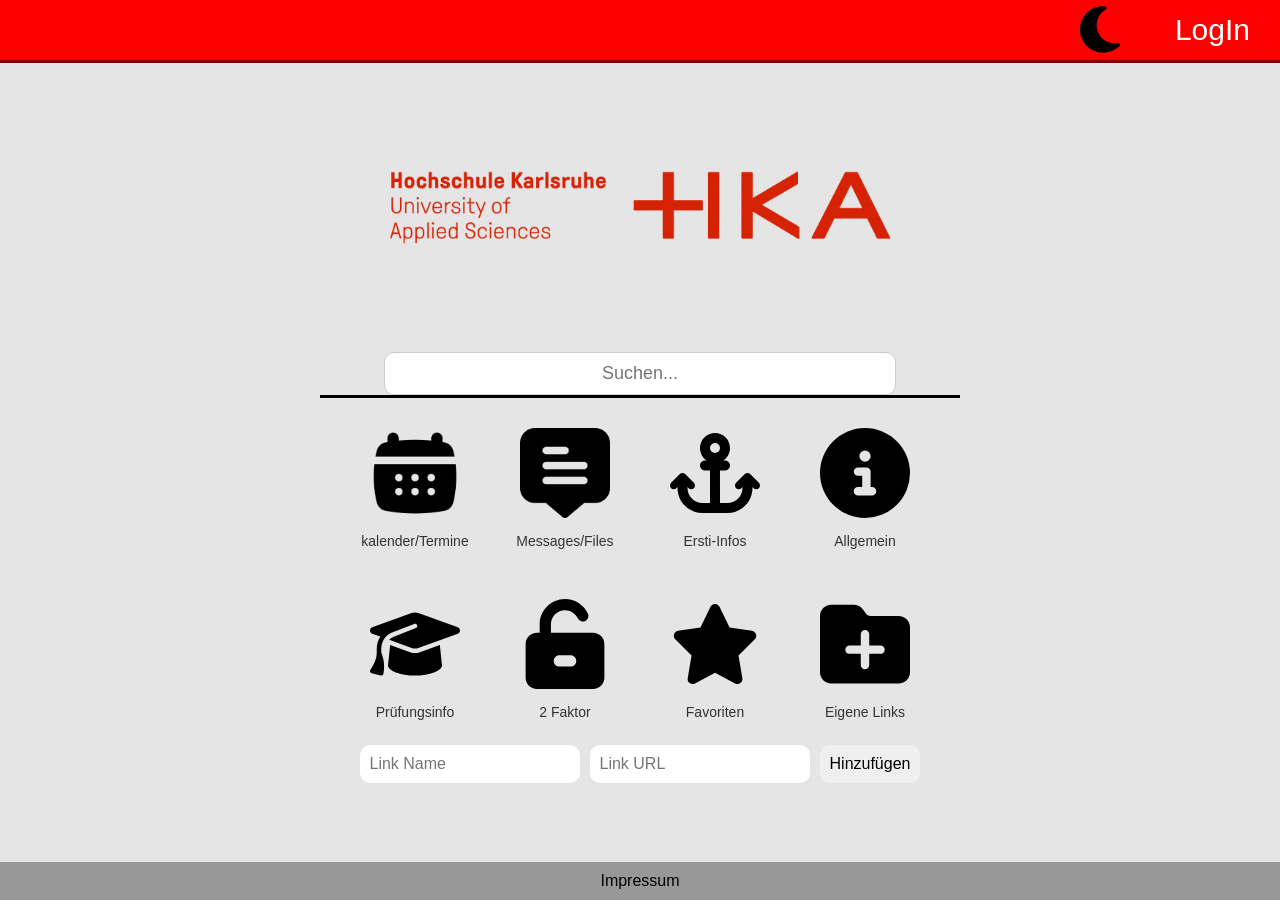
==== index.html @ 32288530 "Add files via upload" ====
<!DOCTYPE html>
<html lang="de">
    <head>
        <meta charset="utf-8">
        <meta name="viewport" content="width=device-width, initial-scale=1.0">
        <title>HKA Hub</title>
        <link rel="stylesheet" href="style.css">
    </head>
    <body>
        <div class="nav">
            <div class="left">

            </div>
            <div class="middle">

            </div>
            <div class="right">
                <div class="darkmode">
                    <img src="assets/moon-solid.svg" alt="darkmode_logo" class="turn_dark">
                </div>
                <button class="login_Button", onclick="openPopup('popup_login')">LogIn</button>
            </div>
        </div>
        <div class="container">
            <div class="logo_class">
                <img src="assets/Hochschule-Karlsruhe-Emblem-700x394.png" alt="Logo" class="logo" onclick="window.open('https://www.h-ka.de/')">
            </div>
            <div class="searchbar">
                <input type="text" class="searching" placeholder="Suchen..." oninput="filterLinks()">
            </div>
            <div class="image_container">
                <div class="main-images">
                    <div class="image-wrapper">
                        <img src="assets/kalender.png" alt="Image1" class="clickable-image" onclick="openPopup('popup1')">
                        <p class="image-label">kalender/Termine</p>
                    </div>
                    <div class="image-wrapper">
                        <img src="assets/kommentar-alt.png" alt="Image2" class="clickable-image" onclick="openPopup('popup2')">
                        <p class="image-label">Messages/Files</p>
                    </div>
                    <div class="image-wrapper">
                        <img src="assets/anchor-solid.svg" alt="Image3" class="clickable-image" onclick="openPopup('popup3')">
                        <p class="image-label">Ersti-Infos</p>
                    </div>
                    <div class="image-wrapper">
                        <img src="assets/circle-info-solid.svg" alt="Image4" class="clickable-image" onclick="openPopup('popup4')">
                        <p class="image-label">Allgemein</p>
                    </div>
                    <div class="image-wrapper">
                        <img src="assets/graduation-cap-solid.svg" alt="Image5" class="clickable-image" onclick="openPopup('popup5')">
                        <p class="image-label">Prüfungsinfo</p>
                    </div>
                    <div class="image-wrapper">
                        <img src="assets/unlock-keyhole-solid.svg" alt="Image6" class="clickable-image" onclick="openPopup('popup6')">
                        <p class="image-label">2 Faktor</p>
                    </div>
                    <div class="image-wrapper">
                        <img src="assets/star-solid.svg" alt="Image7" class="clickable-image" onclick="openPopup('popup7')">
                        <p class="image-label">Favoriten</p>
                    </div>
                    <div class="image-wrapper">
                        <img src="assets/folder-plus-solid.svg" alt="Image8" class="clickable-image" onclick="openPopup('popup8')">
                        <p class="image-label">Eigene Links</p>
                    </div>
                    <!-- Add more images as needed-->
                </div>
            </div>
            <div class="add-link">
                <input type="text" class="link-name" placeholder="Link Name">
                <input type="text" class="link-url" placeholder="Link URL">
                <button class="btn-add-link" onclick="addLink()">Hinzufügen</button>
            </div>

            <!-- Popup Window-->
             <div id="popup1" class="popup">
                <div class="popup-content">
                    <span class="close-button" onclick="closePopup('popup1')">&times;</span>
                    <div class="link-wrapper">
                        <img src="assets/books.svg" alt="Link1" class="link-image" onclick="window.open('https://raumzeit.hka-iwi.de/timetables')">
                        <p class="link-label">Stundenplan</p>
                        <button class="favorite-btn" onclick="addToFavorites(this)">Favorisieren</button>
                    </div>
                    <div class="link-wrapper">
                        <img src="assets/list-solid.svg" alt="Link2" class="link-image" onclick="window.open('https://www.h-ka.de/terminkalender')">
                        <p class="link-label">HKA Terminkalender</p>
                        <button class="favorite-btn" onclick="addToFavorites(this)">Favorisieren</button>
                    </div>
                    <!-- Add more link images as needed-->
                </div>
             </div>
             <div id="popup2" class="popup">
                <div class="popup-content">
                    <span class="close-button" onclick="closePopup('popup2')">&times;</span>
                    <div class="link-wrapper">
                        <img src="assets/mattermost-logo.svg" alt="Link3" class="link-image" onclick="window.open('https://mattermost.hska-iwi.de/data-science/channels/town-square')">
                        <p class="link-label">Mattermost</p>
                        <button class="favorite-btn" onclick="addToFavorites(this)">Favorisieren</button>
                    </div>
                    <div class="link-wrapper">
                        <img src="assets/envelope-solid.svg" alt="Link4" class="link-image" onclick="window.open('https://owa.h-ka.de/lm_auth_proxy?DoLMLogin?curl=L2fowaL2f&curlid=115308505-489588693&curlmode=0#path=/mail')">
                        <p class="link-label">Webmail</p>
                        <button class="favorite-btn" onclick="addToFavorites(this)">Favorisieren</button>
                    </div>
                    <div class="link-wrapper">
                        <img src="assets/book-open-solid.svg" alt="Link4" class="link-image" onclick="window.open('https://ilias.h-ka.de/')">
                        <p class="link-label">Ilias</p>
                        <button class="favorite-btn" onclick="addToFavorites(this)">Favorisieren</button>
                    </div>
                    <!-- Add more link images as needed-->
                </div>
             </div>
             <div id="popup3" class="popup">
                <div class="popup-content">
                    <span class="close-button" onclick="closePopup('popup3')">&times;</span>
                    <div class="link-wrapper">
                        <img src="assets/address-card-solid.svg" alt="Link5" class="link-image" onclick="window.open('https://iwi-hka.de/assets/downloads/ophase/vorstellung/Vorstellung_Fachschaft.pdf')">
                        <p class="link-label">Vorstellung</p>
                        <button class="favorite-btn" onclick="addToFavorites(this)">Favorisieren</button>
                    </div>
                    <div class="link-wrapper">
                        <img src="assets/readme-brands-solid.svg" alt="Link6" class="link-image" onclick="window.open('https://iwi-hka.de/assets/downloads/ophase/po-briefing/PO-Briefing_WIIB_IIBB_DSCB.pdf')">
                        <p class="link-label">Studium Aufbau</p>
                        <button class="favorite-btn" onclick="addToFavorites(this)">Favorisieren</button>
                    </div>
                    <div class="link-wrapper">
                        <img src="assets/wifi-solid.svg" alt="Link7" class="link-image" onclick="window.open('https://iwi-hka.de/assets/downloads/rz_einfuehrung_wi_dsc_iib_ss_2023.pdf')">
                        <p class="link-label">WLan</p>
                        <button class="favorite-btn" onclick="addToFavorites(this)">Favorisieren</button>
                    </div>
                    <div class="link-wrapper">
                        <img src="assets/place-of-worship-solid.svg" alt="Link8" class="link-image" onclick="window.open('https://www.h-ka.de/fileadmin/Hochschule_Karlsruhe_HKA/Informationsmaterialien/HKA_Lageplan_A4.pdf')">
                        <p class="link-label">Points of Interest</p>
                        <button class="favorite-btn" onclick="addToFavorites(this)">Favorisieren</button>
                    </div>
                    <!-- Add more link images as needed-->
                </div>
             </div>
             <div id="popup4" class="popup">
                <div class="popup-content">
                    <span class="close-button" onclick="closePopup('popup4')">&times;</span>
                    <div class="link-wrapper">
                        <img src="assets/train-solid.svg" alt="Link9" class="link-image" onclick="window.open('https://www.kvv.de/')">
                        <p class="link-label">Bahnverbindung</p>
                        <button class="favorite-btn" onclick="addToFavorites(this)">Favorisieren</button>
                    </div>
                    <div class="link-wrapper">
                        <img src="assets/basketball-solid.svg" alt="Link10" class="link-image" onclick="window.open('https://www.ifss.kit.edu/hochschulsport/sportangebot.php')">
                        <p class="link-label">Hochschulsport</p>
                        <button class="favorite-btn" onclick="addToFavorites(this)">Favorisieren</button>
                    </div>
                    <div class="link-wrapper">
                        <img src="assets/utensils-solid.svg" alt="Link11" class="link-image" onclick="window.open('https://www.sw-ka.de/de/hochschulgastronomie/speiseplan/mensa_moltke/')">
                        <p class="link-label">Essen</p>
                        <button class="favorite-btn" onclick="addToFavorites(this)">Favorisieren</button>
                    </div>
                    <div class="link-wrapper">
                        <img src="assets/language-solid.svg" alt="Link12" class="link-image" onclick="window.open('https://www.h-ka.de/ifs')">
                        <p class="link-label">Fremdsprache</p>
                        <button class="favorite-btn" onclick="addToFavorites(this)">Favorisieren</button>
                    </div>
                    <div class="link-wrapper">
                        <img src="assets/kickstarter-k-brands-solid.svg" alt="Link118" class="link-image" onclick="window.open('https://www.sw-ka.de/de/')">
                        <p class="link-label">Studierendenwerk</p>
                        <button class="favorite-btn" onclick="addToFavorites(this)">Favorisieren</button>
                    </div>
                    <!-- Add more link images as needed-->
                </div>
             </div>
             <div id="popup5" class="popup">
                <div class="popup-content">
                    <span class="close-button" onclick="closePopup('popup5')">&times;</span>
                    <div class="link-wrapper">
                        <img src="assets/user-graduate-solid.svg" alt="Link13" class="link-image" onclick="window.open('https://qis.hs-karlsruhe.de/qisserver/rds?state=user&type=0')">
                        <p class="link-label">Prüfungsanmeldung</p>
                        <button class="favorite-btn" onclick="addToFavorites(this)">Favorisieren</button>
                    </div>
                    <div class="link-wrapper">
                        <img src="assets/euro-sign-solid.svg" alt="Link17" class="link-image" onclick="window.open('https://hisinone.extern-hs-karlsruhe.de/qisserver/pages/cs/sys/portal/hisinoneStartPage.faces')">
                        <p class="link-label">Studienbeitrag</p>
                        <button class="favorite-btn" onclick="addToFavorites(this)">Favorisieren</button>
                    </div>
                    <!-- Add more link images as needed-->
                </div>
             </div>
             <div id="popup6" class="popup">
                <div class="popup-content">
                    <span class="close-button" onclick="closePopup('popup6')">&times;</span>
                    <div class="link-wrapper">
                        <img src="assets/mobile-screen-button-solid.svg" alt="Link14" class="link-image" onclick="window.open('https://ilias.h-ka.de/goto.php?target=file_869008_download&client_id=HSKA')">
                        <p class="link-label">Für Smartphones</p>
                        <button class="favorite-btn" onclick="addToFavorites(this)">Favorisieren</button>
                    </div>
                    <div class="link-wrapper">
                        <img src="assets/desktop-solid.svg" alt="Link15" class="link-image" onclick="window.open('https://ilias.h-ka.de/goto.php?target=file_869009_download&client_id=HSKA')">
                        <p class="link-label">Für Desktop/Laptop</p>
                        <button class="favorite-btn" onclick="addToFavorites(this)">Favorisieren</button>
                    </div>
                    <div class="link-wrapper">
                        <img src="assets/server-solid.svg" alt="Link16" class="link-image" onclick="confirmAndOpen('https://mfa.h-ka.de/')">
                        <p class="link-label">Registrierung</p>
                        <button class="favorite-btn" onclick="addToFavorites(this)">Favorisieren</button>
                    </div>
                    <!-- Add more link images as needed-->
                </div>
             </div>
             <div id="popup7" class="popup">
                <div class="popup-content">
                    <span class="close-button" onclick="closePopup('popup7')">&times;</span>
                    <div class="link-wrapper">
                        <!-- <img src="assets/books.svg" alt="Link1" class="link-image" onclick="window.open('https://raumzeit.hka-iwi.de/timetables')">
                        <p class="link-label">Stundenplan</p> -->
                    </div>
                    <!-- Add more link images as needed-->
                </div>
             </div>
             <div id="popup8" class="popup">
                <div class="popup-content">
                    <span class="close-button" onclick="closePopup('popup8')">&times;</span>
                    <div class="link-wrapper">
                        <!-- <img src="assets/books.svg" alt="Link1" class="link-image" onclick="window.open('https://raumzeit.hka-iwi.de/timetables')">
                        <p class="link-label">Stundenplan</p> -->
                    </div>
                    <!-- Add more link images as needed-->
                </div>
             </div>
             <div id="popup_login" class="popup">
                <div class="popup-content">
                    <span class="close-button" onclick="closePopup('popup_login')">&times;</span>
                    <div class="username">
                        Username: 
                        <input type="text" class="userID" name="uname">
                    </div>
                    <div class="password">
                        Password: 
                        <input type="text" class="passID" name="pname">
                    </div>
                </div>
             </div>
             <div class="footer">
                <div class="left">
    
                </div>
                <div class="middle">
                    Impressum
                </div>
                <div class="right">
                    
                </div>
             </div>
        </div>

        <script src="script.js"></script>
    </body>
</html>
---- style.css ----
* {
    margin: 0;
    padding: 0;
    box-sizing: border-box;
}

body{
    /* display: flex;
    justify-content: center;
    align-items: center; */
    font-family: Arial, sans-serif;
    background-color: #e0e0e0d0;
    /* background-color: pink; */
    min-height: 100vh;
    position: relative;
}

.nav{
    width: 100%;
    display: flex;
    justify-content: space-between;
    align-items: center;
    border-bottom: 3px solid rgba(0,0,0, 0.5);
    background-color: red;
}

/* .middle{
    background-color: brown;
} */

.searchbar{
    display: flex;
    justify-content: center;
    align-items: center;
    /* background-color: #ffa726; */
}

.searching{
    padding: 10px;
    font-size: 18px;
    border: 1px solid #ccc;
    border-radius: 10px;
    width: 40%;
    text-align: center;
    /* background-color: aquamarine; */
}

.right{
    display: flex;
    flex-direction: row;
    flex-wrap: wrap;
    /* background-color: aqua; */
}

/* .darkmode{
    background-color: springgreen;
} */

.turn_dark{
    width: 40px;
    padding-top: 3px;
    /* background-color: blueviolet; */
    cursor: pointer;
    margin-right: 25px;
}

.footer{
    width: 100%;
    background-color: rgb(152, 152, 152);
    display: flex;
    justify-content: space-around;
    align-items: center;
    position: absolute;
    bottom: 0;
    padding: 10px;
    /* animation: fadeIn 0.5s; */
}

.login_Button{
    border: none;
    background-color: rgb(255, 0, 0);
    color: white;
    cursor: pointer;
    padding: 10px;
    padding-right: 30px;
    padding-left: 30px;

    /* margin-right: 10px; */
    font-size: 30px;
    transition: background-color 0.3s;
}

.login_Button:hover {
    background-color: rgb(178, 0, 0);
  }

.container{
    /* display: flex;
    justify-content: center;
    align-items: center; */
    /* background-color: aqua; */
    width: 100%;
}

.logo_class{
    display: flex;
    justify-content: center;
    align-items: center;
    /* background-color: pink; */
}

.logo{
    width: 40%;
    min-width: 350px;
    cursor: pointer;
    /* background-color: yellowgreen;
    margin-bottom: 30px; */
}

.image_container{
    width: 100%;
    display: flex;
    justify-content: center;
    align-items: center;
    /* background-color: blue; */
}

/* display:flex; flex-direction:row; flex-wrap:wrap*/
.main-images, .popup-content { 
    width: 50%;
    display: flex;
    flex-direction: row;
    flex-wrap: wrap;
    gap: 40px; /* Adjust space between icons as needed */
    justify-content: center;
    align-items: center;
    padding: 20px;
    border-top: 3px solid black;
    /* background-color: yellow; */
  }

.main-images img{
    width: 90px;
    height: 90px;
    cursor: pointer;
    margin: 10px;
    /* background-color: brown; */
    transition: transform 0.5s;
}

.main-images img:hover{
    transform: scale(1.3);
}

.image-wrapper, .link-wrapper {
    display: flex;
    flex-direction: column;
    align-items: center;
    /* background-color: burlywood; */
}

.image-label, .link-label {
    margin-top: 5px;
    font-size: 14px;
    color: #333;
}

.add-link{
    display: flex;
    justify-content: center;
    align-items: center;
    flex-direction: row;
    flex-wrap: wrap;
    /* background-color: #ffa726; */
}

.link-name, .link-url, .btn-add-link{
    font-size: 16px;
    padding: 10px;
    border: none;
    border-radius: 10px;
    margin: 5px;
    margin-bottom: 40px;
}
.btn-add-link{
    transition: transform 0.5s;
}
.btn-add-link:hover{
    transform: scale(1.1);
}

.popup{
    position: fixed;
    top: 0;
    left: 0;
    z-index: 5; 
    width: 100%;
    height: 100vh;
    background-color: rgba(0, 0, 0, 0.5);
    display: none;
    justify-content: center;
    align-items: center;
    animation: fadeIn 0.5s;
}

.popup-content{
    background: #ffff;
    border-radius: 15px;
    padding: 3%;
    width: auto;
    height: auto;
    position: relative;
    gap: 20px;
}
.popup img{
    width: 90px;
    height: 90px;
}

.link-image{
    width: 60px;
    cursor: pointer;
    transition: transform 0.5s;
}

.link-image:hover{
    transform: scale(1.1);
}

.close-button{
    position: absolute;
    top: 10px;
    right: 10px;
    font-size: 40px;
    cursor: pointer;
    transition: transform 0.5s;
}

.close-button:hover{
    color: red;
    transform: scale(1.3);
}

@keyframes fadeIn{
    from {opacity: 0;}
    to {opacity: 1;}
}

@media screen and (max-width: 800px) {
    /* Your styles go here */
    .main-images, .popup-content{
        border: none;
        width: 80%;
        /* background-color: #d32f2f; */
    }

    .logo{
        border-bottom: 3px solid black;
    }
    .main-images img{
        width: 50px;
        height: 50px;
        /* background-color: #d32f2f; */
    }
    .popup-content{
        width: 300px;
    }
    .popup img{
        width: 60px;
        height: 60px;
    }
    .image-label, .link-label {
        font-size: 12px;
    }
    .btn-add-link{
        padding: 5%;
    }
  }

.favorite-btn {
    padding: 5px 10px;
    background-color: #f44336; /* Rot für "Entfernen" */
    border: none;
    border-radius: 5px;
    cursor: pointer;
    transition: background-color 0.3s;
    color: white;
}

.favorite-btn:hover {
    background-color: #d32f2f; /* Dunkleres Rot bei Hover */
}

.favorite-btn.disabled {
    background-color: #d3d3d3; /* Grau für deaktivierte Buttons */
    cursor: not-allowed;
    color: #777;
}

.favorite-btn.disabled:hover {
    background-color: #d3d3d3; /* Keine Änderung bei Hover */
}

/* Hintergrund- und Textfarben im Dark Mode */
body.dark-mode {
    background-color: #121212;
    color: #e0e0e0;
}

/* Popup-Fenster im Dark Mode */
body.dark-mode .popup-content {
    background-color: #222;
    color: #fff;
}

/* Beispiel: Links im Dark Mode */
body.dark-mode a {
    color: #ffa726;
}

/* Navigationsleiste im Dark Mode */
body.dark-mode .nav {
    background-color: #1e1e1e;
}

body.dark-mode p{
    color: #dbdbdb;
}

body.dark-mode .clickable-image{
    filter: invert(0.4) brightness(2);
}
body.dark-mode .link-image{
    filter: invert(0.4) brightness(2);
}

body.dark-mode .turn_dark{
    width: 50px;
    padding-bottom: 3px;
}
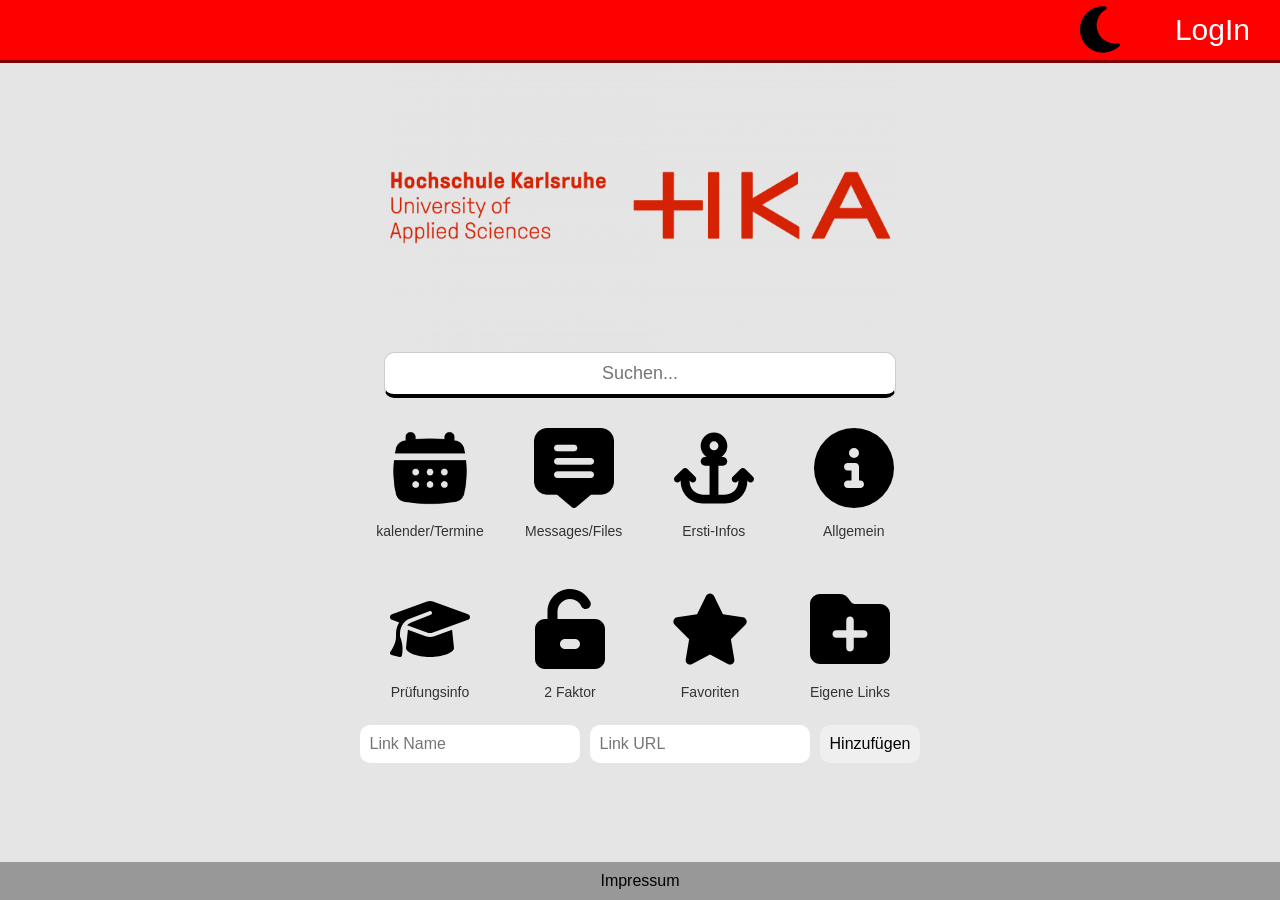
==== commit fa92254a: "update" ====
--- a/index.html
+++ b/index.html
@@ -59,7 +59,7 @@
                         <p class="image-label">Favoriten</p>
                     </div>
                     <div class="image-wrapper">
-                        <img src="assets/folder-plus-solid.svg" alt="Image8" class="clickable-image" onclick="openPopup('popup8')">
+                        <img src="assets/folder-plus-solid.svg" alt="Image8" class="clickable-image" onclick="openPopup('popup-own-links')">
                         <p class="image-label">Eigene Links</p>
                     </div>
                     <!-- Add more images as needed-->
@@ -113,6 +113,11 @@
                 <div class="popup-content">
                     <span class="close-button" onclick="closePopup('popup3')">&times;</span>
                     <div class="link-wrapper">
+                        <img src="assets/people-group-solid.svg" alt="Link19" class="link-image" onclick="window.open('https://iwi-hka.de')">
+                        <p class="link-label">IWI-Fachschaft</p>
+                        <button class="favorite-btn" onclick="addToFavorites(this)">Favorisieren</button>
+                    </div>
+                    <div class="link-wrapper">
                         <img src="assets/address-card-solid.svg" alt="Link5" class="link-image" onclick="window.open('https://iwi-hka.de/assets/downloads/ophase/vorstellung/Vorstellung_Fachschaft.pdf')">
                         <p class="link-label">Vorstellung</p>
                         <button class="favorite-btn" onclick="addToFavorites(this)">Favorisieren</button>
@@ -159,10 +164,15 @@
                         <button class="favorite-btn" onclick="addToFavorites(this)">Favorisieren</button>
                     </div>
                     <div class="link-wrapper">
-                        <img src="assets/kickstarter-k-brands-solid.svg" alt="Link118" class="link-image" onclick="window.open('https://www.sw-ka.de/de/')">
+                        <img src="assets/kickstarter-k-brands-solid.svg" alt="Link18" class="link-image" onclick="window.open('https://www.sw-ka.de/de/')">
                         <p class="link-label">Studierendenwerk</p>
                         <button class="favorite-btn" onclick="addToFavorites(this)">Favorisieren</button>
                     </div>
+                    <div class="link-wrapper">
+                        <img src="assets/school-solid.svg" alt="Link20" class="link-image" onclick="window.open('https://www.h-ka.de/studiumgenerale/profil')">
+                        <p class="link-label">Studium Generale</p>
+                        <button class="favorite-btn" onclick="addToFavorites(this)">Favorisieren</button>
+                    </div>
                     <!-- Add more link images as needed-->
                 </div>
              </div>
@@ -170,8 +180,13 @@
                 <div class="popup-content">
                     <span class="close-button" onclick="closePopup('popup5')">&times;</span>
                     <div class="link-wrapper">
-                        <img src="assets/user-graduate-solid.svg" alt="Link13" class="link-image" onclick="window.open('https://qis.hs-karlsruhe.de/qisserver/rds?state=user&type=0')">
+                        <img src="assets/user-graduate-solid.svg" alt="Link13" class="link-image" onclick="window.open('https://rz.h-ka.de/slv')">
                         <p class="link-label">Prüfungsanmeldung</p>
+                        <button class="favorite-btn" onclick="addToFavorites(this)">Favorisieren</button>
+                    </div>
+                    <div class="link-wrapper">
+                        <img src="assets/file-solid.svg" alt="Link21" class="link-image" onclick="window.open('https://ilias.h-ka.de/ilias.php?ref_id=842697&cmdClass=ilrepositorygui&cmdNode=y0&baseClass=ilrepositorygui')">
+                        <p class="link-label">Thesisanmeldung</p>
                         <button class="favorite-btn" onclick="addToFavorites(this)">Favorisieren</button>
                     </div>
                     <div class="link-wrapper">
@@ -207,15 +222,17 @@
                 <div class="popup-content">
                     <span class="close-button" onclick="closePopup('popup7')">&times;</span>
                     <div class="link-wrapper">
+                        <div class="own-links-container"></div>
                         <!-- <img src="assets/books.svg" alt="Link1" class="link-image" onclick="window.open('https://raumzeit.hka-iwi.de/timetables')">
                         <p class="link-label">Stundenplan</p> -->
                     </div>
                     <!-- Add more link images as needed-->
                 </div>
              </div>
-             <div id="popup8" class="popup">
-                <div class="popup-content">
-                    <span class="close-button" onclick="closePopup('popup8')">&times;</span>
+             <!-- Popup für "eigene Links" -->
+             <div id="popup-own-links" class="popup">
+                <div class="popup-content">
+                    <span class="close-button" onclick="closePopup('popup-own-links')">&times;</span>
                     <div class="link-wrapper">
                         <!-- <img src="assets/books.svg" alt="Link1" class="link-image" onclick="window.open('https://raumzeit.hka-iwi.de/timetables')">
                         <p class="link-label">Stundenplan</p> -->
--- a/style.css
+++ b/style.css
@@ -42,6 +42,7 @@
     border-radius: 10px;
     width: 40%;
     text-align: center;
+    border-bottom: 4px solid black;
     /* background-color: aquamarine; */
 }
 
@@ -135,13 +136,13 @@
     justify-content: center;
     align-items: center;
     padding: 20px;
-    border-top: 3px solid black;
+    /* border-top: 2px solid black; */
     /* background-color: yellow; */
   }
 
 .main-images img{
-    width: 90px;
-    height: 90px;
+    width: 80px;
+    height: 80px;
     cursor: pointer;
     margin: 10px;
     /* background-color: brown; */
@@ -247,16 +248,14 @@
 }
 
 @media screen and (max-width: 800px) {
-    /* Your styles go here */
     .main-images, .popup-content{
-        border: none;
+        /* border: none; */
         width: 80%;
         /* background-color: #d32f2f; */
     }
-
-    .logo{
+    /* .logo{
         border-bottom: 3px solid black;
-    }
+    } */
     .main-images img{
         width: 50px;
         height: 50px;
@@ -272,9 +271,18 @@
     .image-label, .link-label {
         font-size: 12px;
     }
-    .btn-add-link{
+    /* .btn-add-link{
         padding: 5%;
-    }
+    } */
+    /* .login_Button{
+        padding: 0px;
+        padding-right: 30px;
+        padding-left: 30px;
+    } */
+    /* .turn_dark{
+        width: 20px;
+        
+    } */
   }
 
 .favorite-btn {
@@ -313,11 +321,6 @@
     color: #fff;
 }
 
-/* Beispiel: Links im Dark Mode */
-body.dark-mode a {
-    color: #ffa726;
-}
-
 /* Navigationsleiste im Dark Mode */
 body.dark-mode .nav {
     background-color: #1e1e1e;
@@ -337,4 +340,8 @@
 body.dark-mode .turn_dark{
     width: 50px;
     padding-bottom: 3px;
+}
+
+body.dark-mode .login_Button{
+    background-color: transparent;
 }
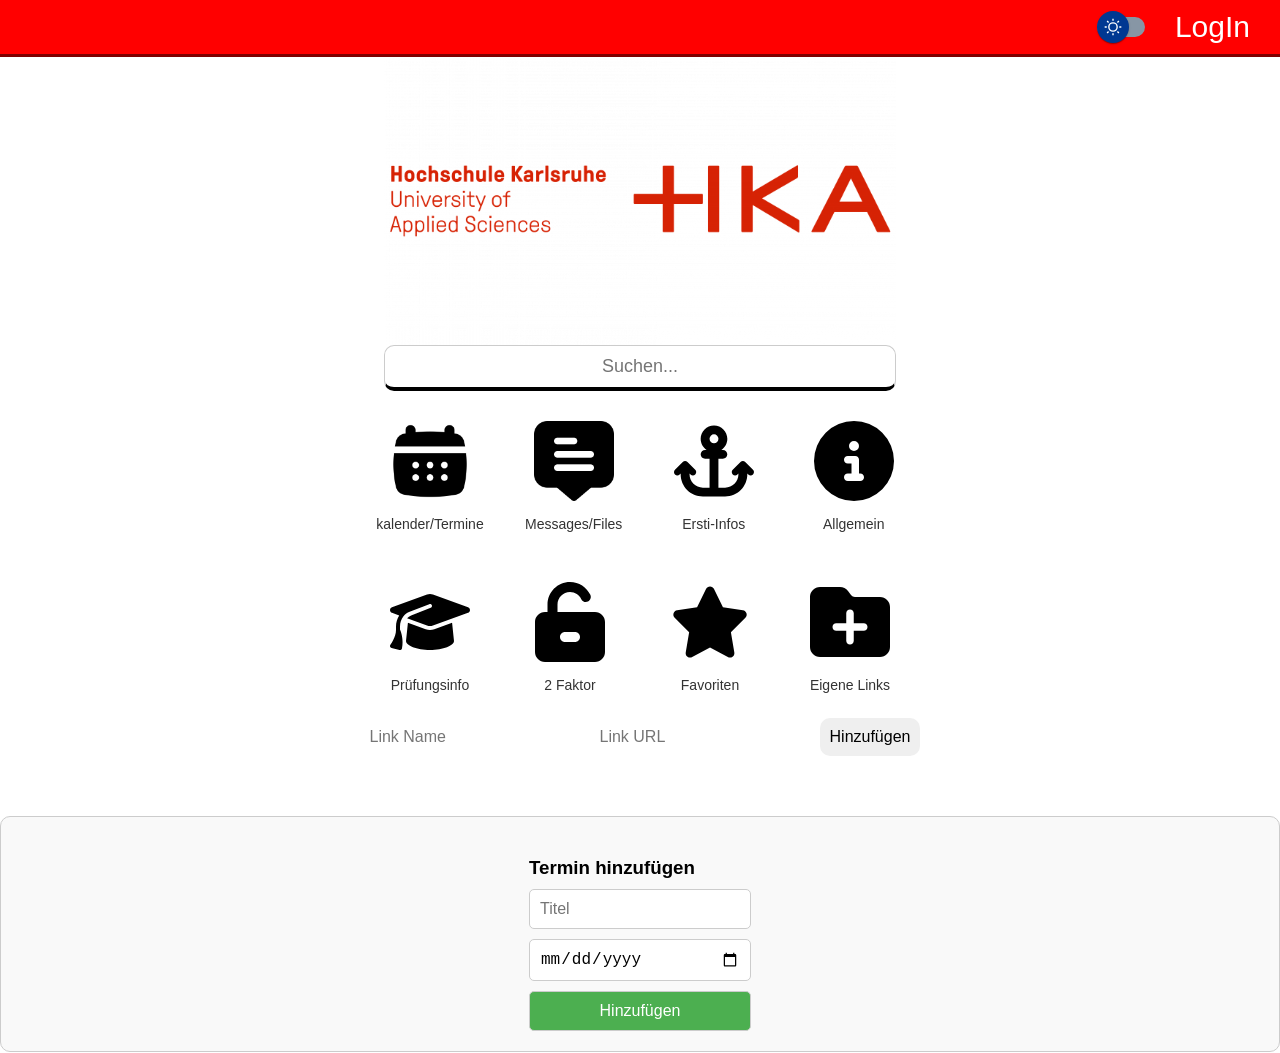
==== commit 0cd7aa55: "Add files via upload" ====
--- a/index.html
+++ b/index.html
@@ -16,14 +16,35 @@
             </div>
             <div class="right">
                 <div class="darkmode">
-                    <img src="assets/moon-solid.svg" alt="darkmode_logo" class="turn_dark">
+                    <label class="ui-switch">
+                        <input type="checkbox">
+                        <div class="turn_dark_slider">
+                          <div class="circle"></div>
+                        </div>
+                      </label>
+                    <!-- <img src="assets/moon-solid.svg" alt="darkmode_logo" class="turn_dark"> -->
                 </div>
                 <button class="login_Button", onclick="openPopup('popup_login')">LogIn</button>
             </div>
         </div>
         <div class="container">
             <div class="logo_class">
-                <img src="assets/Hochschule-Karlsruhe-Emblem-700x394.png" alt="Logo" class="logo" onclick="window.open('https://www.h-ka.de/')">
+                <!-- Video wird zuerst angezeigt
+                <video id="logoVideo" class="logo" autoplay muted playsinline>
+                    <source src="assets/HKA_Logo_Animation_mp4.mp4" type="video/mp4">
+                    Ihr Browser unterstützt keine Videos.
+                </video> -->
+                <!-- Das ursprüngliche Logo wird nach dem Video sichtbar -->
+                <img id="logoImage" src="assets/Hochschule-Karlsruhe-Emblem-700x394.png" alt="Logo" class="logo fade-in" onclick="window.open('https://www.h-ka.de/')">
+                <!-- <script>
+                    // Wenn das Video zu Ende ist, das Bild anzeigen
+                    document.getElementById("logoVideo").addEventListener("ended", () => {
+                        const video = document.getElementById("logoVideo");
+                        const image = document.getElementById("logoImage");
+                        video.style.display = "none"; // Versteckt das Video
+                        image.style.display = "block"; // Zeigt das Bild
+                    });
+                </script> -->
             </div>
             <div class="searchbar">
                 <input type="text" class="searching" placeholder="Suchen..." oninput="filterLinks()">
@@ -59,7 +80,7 @@
                         <p class="image-label">Favoriten</p>
                     </div>
                     <div class="image-wrapper">
-                        <img src="assets/folder-plus-solid.svg" alt="Image8" class="clickable-image" onclick="openPopup('popup-own-links')">
+                        <img src="assets/folder-plus-solid.svg" alt="Image8" class="clickable-image" onclick="openPopup('popup8')">
                         <p class="image-label">Eigene Links</p>
                     </div>
                     <!-- Add more images as needed-->
@@ -71,6 +92,18 @@
                 <button class="btn-add-link" onclick="addLink()">Hinzufügen</button>
             </div>
 
+            <div class="calendar-container">
+                <div class="calendar-view">
+                    <div id="calendar"></div>
+                </div>
+                <div class="event-form">
+                    <h3>Termin hinzufügen</h3>
+                    <input type="text" id="event-title" placeholder="Titel">
+                    <input type="date" id="event-date">
+                    <button onclick="addEvent()">Hinzufügen</button>
+                </div>
+            </div>
+
             <!-- Popup Window-->
              <div id="popup1" class="popup">
                 <div class="popup-content">
@@ -222,7 +255,6 @@
                 <div class="popup-content">
                     <span class="close-button" onclick="closePopup('popup7')">&times;</span>
                     <div class="link-wrapper">
-                        <div class="own-links-container"></div>
                         <!-- <img src="assets/books.svg" alt="Link1" class="link-image" onclick="window.open('https://raumzeit.hka-iwi.de/timetables')">
                         <p class="link-label">Stundenplan</p> -->
                     </div>
@@ -230,13 +262,14 @@
                 </div>
              </div>
              <!-- Popup für "eigene Links" -->
-             <div id="popup-own-links" class="popup">
-                <div class="popup-content">
-                    <span class="close-button" onclick="closePopup('popup-own-links')">&times;</span>
-                    <div class="link-wrapper">
-                        <!-- <img src="assets/books.svg" alt="Link1" class="link-image" onclick="window.open('https://raumzeit.hka-iwi.de/timetables')">
-                        <p class="link-label">Stundenplan</p> -->
-                    </div>
+             <div id="popup8" class="popup">
+                <div class="popup-content">
+                    <span class="close-button" onclick="closePopup('popup8')">&times;</span>
+                    <!-- <div class="link-wrapper">
+                        <img src="assets/books.svg" alt="Link1" class="link-image" onclick="window.open('https://raumzeit.hka-iwi.de/timetables')">
+                        <p class="link-label">Stundenplan</p>
+                    </div> -->
+                    <div id="own-links-container"></div>
                     <!-- Add more link images as needed-->
                 </div>
              </div>
@@ -253,7 +286,7 @@
                     </div>
                 </div>
              </div>
-             <div class="footer">
+             <!-- <div class="footer">
                 <div class="left">
     
                 </div>
@@ -263,7 +296,7 @@
                 <div class="right">
                     
                 </div>
-             </div>
+             </div> -->
         </div>
 
         <script src="script.js"></script>
--- a/style.css
+++ b/style.css
@@ -9,12 +9,13 @@
     justify-content: center;
     align-items: center; */
     font-family: Arial, sans-serif;
-    background-color: #e0e0e0d0;
+    background-color: #FFFFFF;
+    /* background-color: #e0e0e0d0; */
     /* background-color: pink; */
     min-height: 100vh;
     position: relative;
 }
-
+/* ------------------------------------------------------------------------------------------------ */
 .nav{
     width: 100%;
     display: flex;
@@ -52,20 +53,102 @@
     flex-wrap: wrap;
     /* background-color: aqua; */
 }
-
-/* .darkmode{
-    background-color: springgreen;
+/* -- Darkmode Switch ------------------------------------------------------------------------------- */
+/* .turn_dark{
+    width: 45px;
+    padding-top: 3px;
+    background-color: blueviolet;
+    cursor: pointer;
+    margin-right: 25px;
 } */
-
-.turn_dark{
-    width: 40px;
-    padding-top: 3px;
-    /* background-color: blueviolet; */
-    cursor: pointer;
-    margin-right: 25px;
-}
-
-.footer{
+ /* From Uiverse.io by Galahhad */ 
+/* switch settings 👇 */
+
+.ui-switch {
+    /* switch */
+    --switch-bg: rgb(135, 150, 165);
+    --switch-width: 48px;
+    --switch-height: 20px;
+    /* circle */
+    --circle-diameter: 32px;
+    --circle-bg: rgb(0, 56, 146);
+    --circle-inset: calc((var(--circle-diameter) - var(--switch-height)) / 2);
+  }
+  
+  .ui-switch input {
+    display: none;
+  }
+  
+  .turn_dark_slider {
+    margin-top: 17px;
+    -webkit-appearance: none;
+    -moz-appearance: none;
+    appearance: none;
+    width: var(--switch-width);
+    height: var(--switch-height);
+    background: var(--switch-bg);
+    border-radius: 999px;
+    position: relative;
+    cursor: pointer;
+  }
+  
+  .turn_dark_slider .circle {
+    top: calc(var(--circle-inset) * -1);
+    left: 0;
+    width: var(--circle-diameter);
+    height: var(--circle-diameter);
+    position: absolute;
+    background: var(--circle-bg);
+    border-radius: inherit;
+    background-image: url("[data-uri]");
+    background-repeat: no-repeat;
+    background-position: center center;
+    -webkit-transition: left 150ms cubic-bezier(0.4, 0, 0.2, 1) 0ms, -webkit-transform 150ms cubic-bezier(0.4, 0, 0.2, 1) 0ms;
+    -o-transition: left 150ms cubic-bezier(0.4, 0, 0.2, 1) 0ms, transform 150ms cubic-bezier(0.4, 0, 0.2, 1) 0ms;
+    transition: left 150ms cubic-bezier(0.4, 0, 0.2, 1) 0ms, transform 150ms cubic-bezier(0.4, 0, 0.2, 1) 0ms, -webkit-transform 150ms cubic-bezier(0.4, 0, 0.2, 1) 0ms;
+    display: -webkit-box;
+    display: -ms-flexbox;
+    display: flex;
+    -webkit-box-align: center;
+    -ms-flex-align: center;
+    align-items: center;
+    -webkit-box-pack: center;
+    -ms-flex-pack: center;
+    justify-content: center;
+    box-shadow: 0px 2px 1px -1px rgba(0,0,0,0.2), 0px 1px 1px 0px rgba(0,0,0,0.14), 0px 1px 3px 0px rgba(0,0,0,0.12);
+    ;
+  }
+  
+  .turn_dark_slider .circle::before {
+    content: "";
+    position: absolute;
+    width: 100%;
+    height: 100%;
+    background: rgba(255, 255, 255, 0.75);
+    border-radius: inherit;
+    -webkit-transition: all 500ms;
+    -o-transition: all 500ms;
+    transition: all 500ms;
+    opacity: 0;
+  }
+  
+  /* actions */
+  
+  .ui-switch input:checked+.turn_dark_slider .circle {
+    left: calc(100% - var(--circle-diameter));
+    background-image: url("[data-uri]");
+  }
+  
+  .ui-switch input:active+.turn_dark_slider .circle::before {
+    -webkit-transition: 0s;
+    -o-transition: 0s;
+    transition: 0s;
+    opacity: 1;
+    width: 0;
+    height: 0;
+  }
+/* ---------------------------------------------------------------------------------- */
+/* .footer{
     width: 100%;
     background-color: rgb(152, 152, 152);
     display: flex;
@@ -74,8 +157,8 @@
     position: absolute;
     bottom: 0;
     padding: 10px;
-    /* animation: fadeIn 0.5s; */
-}
+    animation: fadeIn 0.5s;
+} */
 
 .login_Button{
     border: none;
@@ -227,7 +310,7 @@
 .link-image:hover{
     transform: scale(1.1);
 }
-
+/* ------------------------------------------------------------------------------------------------ */
 .close-button{
     position: absolute;
     top: 10px;
@@ -241,13 +324,55 @@
     color: red;
     transform: scale(1.3);
 }
-
+/* ------------------------------------------------------------------------------------------------ */
+.calendar-container {
+    display: flex;
+    flex-direction: column;
+    align-items: center;
+    padding: 20px;
+    border: 1px solid #ccc;
+    border-radius: 10px;
+    background-color: #f9f9f9;
+    margin-top: 20px;
+}
+
+.calendar-view {
+    margin-bottom: 20px;
+}
+
+.event-form {
+    display: flex;
+    flex-direction: column;
+    gap: 10px;
+}
+
+.event-form input, .event-form button {
+    padding: 10px;
+    font-size: 16px;
+    border: 1px solid #ccc;
+    border-radius: 5px;
+}
+
+.event-form button {
+    background-color: #4CAF50;
+    color: white;
+    cursor: pointer;
+}
+
+.event-form button:hover {
+    background-color: #45a049;
+}
+/* ------------------------------------------------------------------------------------------------ */
 @keyframes fadeIn{
     from {opacity: 0;}
     to {opacity: 1;}
 }
 
 @media screen and (max-width: 800px) {
+    .searching{
+        width: 600px;
+    }
+
     .main-images, .popup-content{
         /* border: none; */
         width: 80%;
@@ -284,7 +409,7 @@
         
     } */
   }
-
+/* ------------------------------------------------------------------------------------------------ */
 .favorite-btn {
     padding: 5px 10px;
     background-color: #f44336; /* Rot für "Entfernen" */
@@ -308,7 +433,40 @@
 .favorite-btn.disabled:hover {
     background-color: #d3d3d3; /* Keine Änderung bei Hover */
 }
-
+/* ------------------------------------------------------------------------------------------------ */
+/* Container für "Eigene Links" */
+#own-links-container .link-wrapper {
+    display: flex;
+    align-items: center;
+    margin-bottom: 10px;
+}
+
+#own-links-container .link-wrapper img {
+    width: 80px;
+    height: 80px;
+    margin-right: 10px;
+    /* background-color: #cc0000; */
+    cursor: pointer;
+}
+
+#own-links-container .link-wrapper .link-label {
+    flex-grow: 1;
+    font-size: 16px;
+}
+
+#own-links-container .link-wrapper .remove-btn {
+    background-color: #ff4d4d;
+    color: white;
+    border: none;
+    border-radius: 4px;
+    padding: 5px 10px;
+    cursor: pointer;
+}
+
+#own-links-container .link-wrapper .remove-btn:hover {
+    background-color: #cc0000;
+}
+/* ------------------------------------------------------------------------------------------------ */
 /* Hintergrund- und Textfarben im Dark Mode */
 body.dark-mode {
     background-color: #121212;
@@ -337,10 +495,10 @@
     filter: invert(0.4) brightness(2);
 }
 
-body.dark-mode .turn_dark{
-    width: 50px;
+/* body.dark-mode .turn_dark{
+    width: 10%;
     padding-bottom: 3px;
-}
+} */
 
 body.dark-mode .login_Button{
     background-color: transparent;
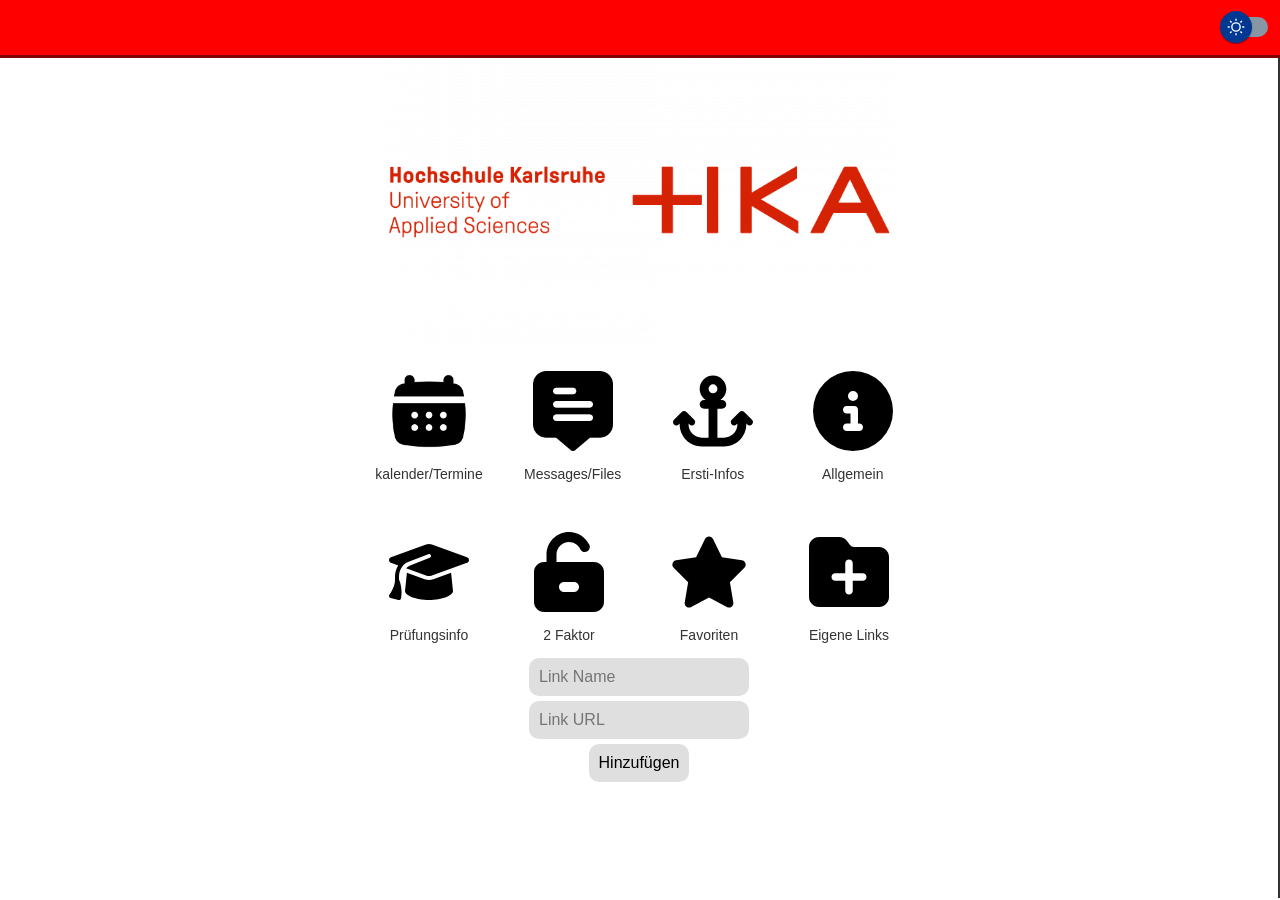
==== commit f1fd21c5: "v2" ====
--- a/index.html
+++ b/index.html
@@ -22,283 +22,291 @@
                           <div class="circle"></div>
                         </div>
                       </label>
-                    <!-- <img src="assets/moon-solid.svg" alt="darkmode_logo" class="turn_dark"> -->
-                </div>
-                <button class="login_Button", onclick="openPopup('popup_login')">LogIn</button>
+                </div>
+                <!-- <button class="login_Button", onclick="openPopup('popup_login')">Login</button> -->
             </div>
         </div>
-        <div class="container">
-            <div class="logo_class">
-                <!-- Video wird zuerst angezeigt
-                <video id="logoVideo" class="logo" autoplay muted playsinline>
-                    <source src="assets/HKA_Logo_Animation_mp4.mp4" type="video/mp4">
-                    Ihr Browser unterstützt keine Videos.
-                </video> -->
-                <!-- Das ursprüngliche Logo wird nach dem Video sichtbar -->
-                <img id="logoImage" src="assets/Hochschule-Karlsruhe-Emblem-700x394.png" alt="Logo" class="logo fade-in" onclick="window.open('https://www.h-ka.de/')">
-                <!-- <script>
-                    // Wenn das Video zu Ende ist, das Bild anzeigen
-                    document.getElementById("logoVideo").addEventListener("ended", () => {
-                        const video = document.getElementById("logoVideo");
-                        const image = document.getElementById("logoImage");
-                        video.style.display = "none"; // Versteckt das Video
-                        image.style.display = "block"; // Zeigt das Bild
-                    });
-                </script> -->
-            </div>
-            <div class="searchbar">
-                <input type="text" class="searching" placeholder="Suchen..." oninput="filterLinks()">
-            </div>
-            <div class="image_container">
-                <div class="main-images">
-                    <div class="image-wrapper">
-                        <img src="assets/kalender.png" alt="Image1" class="clickable-image" onclick="openPopup('popup1')">
-                        <p class="image-label">kalender/Termine</p>
-                    </div>
-                    <div class="image-wrapper">
-                        <img src="assets/kommentar-alt.png" alt="Image2" class="clickable-image" onclick="openPopup('popup2')">
-                        <p class="image-label">Messages/Files</p>
-                    </div>
-                    <div class="image-wrapper">
-                        <img src="assets/anchor-solid.svg" alt="Image3" class="clickable-image" onclick="openPopup('popup3')">
-                        <p class="image-label">Ersti-Infos</p>
-                    </div>
-                    <div class="image-wrapper">
-                        <img src="assets/circle-info-solid.svg" alt="Image4" class="clickable-image" onclick="openPopup('popup4')">
-                        <p class="image-label">Allgemein</p>
-                    </div>
-                    <div class="image-wrapper">
-                        <img src="assets/graduation-cap-solid.svg" alt="Image5" class="clickable-image" onclick="openPopup('popup5')">
-                        <p class="image-label">Prüfungsinfo</p>
-                    </div>
-                    <div class="image-wrapper">
-                        <img src="assets/unlock-keyhole-solid.svg" alt="Image6" class="clickable-image" onclick="openPopup('popup6')">
-                        <p class="image-label">2 Faktor</p>
-                    </div>
-                    <div class="image-wrapper">
-                        <img src="assets/star-solid.svg" alt="Image7" class="clickable-image" onclick="openPopup('popup7')">
-                        <p class="image-label">Favoriten</p>
-                    </div>
-                    <div class="image-wrapper">
-                        <img src="assets/folder-plus-solid.svg" alt="Image8" class="clickable-image" onclick="openPopup('popup8')">
-                        <p class="image-label">Eigene Links</p>
-                    </div>
-                    <!-- Add more images as needed-->
-                </div>
-            </div>
-            <div class="add-link">
-                <input type="text" class="link-name" placeholder="Link Name">
-                <input type="text" class="link-url" placeholder="Link URL">
-                <button class="btn-add-link" onclick="addLink()">Hinzufügen</button>
-            </div>
+        <div class="flexbox">
+            <div class="container">
+                <!-- ! Kalender Feature -->
+                <!-- <span class="close-button toggle" onclick="toggle()">&times;</span> -->
+                <!-- ! Kalender Feature -->
+                <div class="logo_class">
+                    <!-- Video wird zuerst angezeigt
+                    <video id="logoVideo" class="logo" autoplay muted playsinline>
+                        <source src="assets/HKA_Logo_Animation_mp4.mp4" type="video/mp4">
+                        Ihr Browser unterstützt keine Videos.
+                    </video> -->
+                    <!-- Das ursprüngliche Logo wird nach dem Video sichtbar -->
+                    <img id="logoImage" src="assets/Hochschule-Karlsruhe-Emblem-700x394.png" alt="Logo" class="logo fade-in" onclick="window.open('https://www.h-ka.de/')">
+                    <!-- <script>
+                        // Wenn das Video zu Ende ist, das Bild anzeigen
+                        document.getElementById("logoVideo").addEventListener("ended", () => {
+                            const video = document.getElementById("logoVideo");
+                            const image = document.getElementById("logoImage");
+                            video.style.display = "none"; // Versteckt das Video
+                            image.style.display = "block"; // Zeigt das Bild
+                        });
+                    </script> -->
+                </div>
+                <!-- <div class="searchbar">
+                    <input type="text" class="searching" placeholder="Suchen..." oninput="filterLinks()">
+                </div> -->
+                <div class="image_container">
+                    <div class="main-images">
+                        <div class="image-wrapper">
+                            <img src="assets/kalender.png" alt="Image1" class="clickable-image" onclick="openPopup('popup1')">
+                            <p class="image-label">kalender/Termine</p>
+                        </div>
+                        <div class="image-wrapper">
+                            <img src="assets/kommentar-alt.png" alt="Image2" class="clickable-image" onclick="openPopup('popup2')">
+                            <p class="image-label">Messages/Files</p>
+                        </div>
+                        <div class="image-wrapper">
+                            <img src="assets/anchor-solid.svg" alt="Image3" class="clickable-image" onclick="openPopup('popup3')">
+                            <p class="image-label">Ersti-Infos</p>
+                        </div>
+                        <div class="image-wrapper">
+                            <img src="assets/circle-info-solid.svg" alt="Image4" class="clickable-image" onclick="openPopup('popup4')">
+                            <p class="image-label">Allgemein</p>
+                        </div>
+                        <div class="image-wrapper">
+                            <img src="assets/graduation-cap-solid.svg" alt="Image5" class="clickable-image" onclick="openPopup('popup5')">
+                            <p class="image-label">Prüfungsinfo</p>
+                        </div>
+                        <div class="image-wrapper">
+                            <img src="assets/unlock-keyhole-solid.svg" alt="Image6" class="clickable-image" onclick="openPopup('popup6')">
+                            <p class="image-label">2 Faktor</p>
+                        </div>
+                        <div class="image-wrapper">
+                            <img src="assets/star-solid.svg" alt="Image7" class="clickable-image" onclick="openPopup('popup7')">
+                            <p class="image-label">Favoriten</p>
+                        </div>
+                        <div class="image-wrapper">
+                            <img src="assets/folder-plus-solid.svg" alt="Image8" class="clickable-image" onclick="openPopup('popup8')">
+                            <p class="image-label">Eigene Links</p>
+                        </div>
+                        <!-- Add more images as needed-->
+                    </div>
+                </div>
+                <div class="add-link">
+                    <input type="text" class="link-name" placeholder="Link Name">
+                    <input type="text" class="link-url" placeholder="Link URL">
+                    <button class="btn-add-link" onclick="addLink()">Hinzufügen</button>
+                </div>
+    
+                
+    
+                <!-- Popup Window-->
+                 <div id="popup1" class="popup">
+                    <div class="popup-content">
+                        <span class="close-button" onclick="closePopup('popup1')">&times;</span>
+                        <div class="link-wrapper">
+                            <img src="assets/books.svg" alt="Link1" class="link-image" onclick="window.open('https://raumzeit.hka-iwi.de/timetables')">
+                            <p class="link-label">Stundenplan</p>
+                            <button class="favorite-btn" onclick="addToFavorites(this)">Favorisieren</button>
+                        </div>
+                        <div class="link-wrapper">
+                            <img src="assets/list-solid.svg" alt="Link2" class="link-image" onclick="window.open('https://www.h-ka.de/terminkalender')">
+                            <p class="link-label">HKA Terminkalender</p>
+                            <button class="favorite-btn" onclick="addToFavorites(this)">Favorisieren</button>
+                        </div>
+                        <!-- Add more link images as needed-->
+                    </div>
+                 </div>
+                 <div id="popup2" class="popup">
+                    <div class="popup-content">
+                        <span class="close-button" onclick="closePopup('popup2')">&times;</span>
+                        <div class="link-wrapper">
+                            <img src="assets/mattermost-logo.svg" alt="Link3" class="link-image" onclick="window.open('https://mattermost.hska-iwi.de/data-science/channels/town-square')">
+                            <p class="link-label">Mattermost</p>
+                            <button class="favorite-btn" onclick="addToFavorites(this)">Favorisieren</button>
+                        </div>
+                        <div class="link-wrapper">
+                            <img src="assets/envelope-solid.svg" alt="Link4" class="link-image" onclick="window.open('https://owa.h-ka.de/lm_auth_proxy?DoLMLogin?curl=L2fowaL2f&curlid=115308505-489588693&curlmode=0#path=/mail')">
+                            <p class="link-label">Webmail</p>
+                            <button class="favorite-btn" onclick="addToFavorites(this)">Favorisieren</button>
+                        </div>
+                        <div class="link-wrapper">
+                            <img src="assets/book-open-solid.svg" alt="Link4" class="link-image" onclick="window.open('https://ilias.h-ka.de/')">
+                            <p class="link-label">Ilias</p>
+                            <button class="favorite-btn" onclick="addToFavorites(this)">Favorisieren</button>
+                        </div>
+                        <!-- Add more link images as needed-->
+                    </div>
+                 </div>
+                 <div id="popup3" class="popup">
+                    <div class="popup-content">
+                        <span class="close-button" onclick="closePopup('popup3')">&times;</span>
+                        <div class="link-wrapper">
+                            <img src="assets/people-group-solid.svg" alt="Link19" class="link-image" onclick="window.open('https://iwi-hka.de')">
+                            <p class="link-label">IWI-Fachschaft</p>
+                            <button class="favorite-btn" onclick="addToFavorites(this)">Favorisieren</button>
+                        </div>
+                        <div class="link-wrapper">
+                            <img src="assets/address-card-solid.svg" alt="Link5" class="link-image" onclick="window.open('https://iwi-hka.de/assets/downloads/ophase/vorstellung/Vorstellung_Fachschaft.pdf')">
+                            <p class="link-label">Vorstellung</p>
+                            <button class="favorite-btn" onclick="addToFavorites(this)">Favorisieren</button>
+                        </div>
+                        <div class="link-wrapper">
+                            <img src="assets/readme-brands-solid.svg" alt="Link6" class="link-image" onclick="window.open('https://iwi-hka.de/assets/downloads/ophase/po-briefing/PO-Briefing_WIIB_IIBB_DSCB.pdf')">
+                            <p class="link-label">Studium Aufbau</p>
+                            <button class="favorite-btn" onclick="addToFavorites(this)">Favorisieren</button>
+                        </div>
+                        <div class="link-wrapper">
+                            <img src="assets/wifi-solid.svg" alt="Link7" class="link-image" onclick="window.open('https://iwi-hka.de/assets/downloads/rz_einfuehrung_wi_dsc_iib_ss_2023.pdf')">
+                            <p class="link-label">WLan</p>
+                            <button class="favorite-btn" onclick="addToFavorites(this)">Favorisieren</button>
+                        </div>
+                        <div class="link-wrapper">
+                            <img src="assets/place-of-worship-solid.svg" alt="Link8" class="link-image" onclick="window.open('https://www.h-ka.de/fileadmin/Hochschule_Karlsruhe_HKA/Informationsmaterialien/HKA_Lageplan_A4.pdf')">
+                            <p class="link-label">Points of Interest</p>
+                            <button class="favorite-btn" onclick="addToFavorites(this)">Favorisieren</button>
+                        </div>
+                        <!-- Add more link images as needed-->
+                    </div>
+                 </div>
+                 <div id="popup4" class="popup">
+                    <div class="popup-content">
+                        <span class="close-button" onclick="closePopup('popup4')">&times;</span>
+                        <div class="link-wrapper">
+                            <img src="assets/train-solid.svg" alt="Link9" class="link-image" onclick="window.open('https://www.kvv.de/')">
+                            <p class="link-label">Bahnverbindung</p>
+                            <button class="favorite-btn" onclick="addToFavorites(this)">Favorisieren</button>
+                        </div>
+                        <div class="link-wrapper">
+                            <img src="assets/basketball-solid.svg" alt="Link10" class="link-image" onclick="window.open('https://www.ifss.kit.edu/hochschulsport/sportangebot.php')">
+                            <p class="link-label">Hochschulsport</p>
+                            <button class="favorite-btn" onclick="addToFavorites(this)">Favorisieren</button>
+                        </div>
+                        <div class="link-wrapper">
+                            <img src="assets/utensils-solid.svg" alt="Link11" class="link-image" onclick="window.open('https://www.sw-ka.de/de/hochschulgastronomie/speiseplan/mensa_moltke/')">
+                            <p class="link-label">Essen</p>
+                            <button class="favorite-btn" onclick="addToFavorites(this)">Favorisieren</button>
+                        </div>
+                        <div class="link-wrapper">
+                            <img src="assets/language-solid.svg" alt="Link12" class="link-image" onclick="window.open('https://www.h-ka.de/ifs')">
+                            <p class="link-label">Fremdsprache</p>
+                            <button class="favorite-btn" onclick="addToFavorites(this)">Favorisieren</button>
+                        </div>
+                        <div class="link-wrapper">
+                            <img src="assets/kickstarter-k-brands-solid.svg" alt="Link18" class="link-image" onclick="window.open('https://www.sw-ka.de/de/')">
+                            <p class="link-label">Studierendenwerk</p>
+                            <button class="favorite-btn" onclick="addToFavorites(this)">Favorisieren</button>
+                        </div>
+                        <div class="link-wrapper">
+                            <img src="assets/school-solid.svg" alt="Link20" class="link-image" onclick="window.open('https://www.h-ka.de/studiumgenerale/profil')">
+                            <p class="link-label">Studium Generale</p>
+                            <button class="favorite-btn" onclick="addToFavorites(this)">Favorisieren</button>
+                        </div>
+                        <!-- Add more link images as needed-->
+                    </div>
+                 </div>
+                 <div id="popup5" class="popup">
+                    <div class="popup-content">
+                        <span class="close-button" onclick="closePopup('popup5')">&times;</span>
+                        <div class="link-wrapper">
+                            <img src="assets/user-graduate-solid.svg" alt="Link13" class="link-image" onclick="window.open('https://rz.h-ka.de/slv')">
+                            <p class="link-label">Prüfungsanmeldung</p>
+                            <button class="favorite-btn" onclick="addToFavorites(this)">Favorisieren</button>
+                        </div>
+                        <div class="link-wrapper">
+                            <img src="assets/file-solid.svg" alt="Link21" class="link-image" onclick="window.open('https://ilias.h-ka.de/ilias.php?ref_id=842697&cmdClass=ilrepositorygui&cmdNode=y0&baseClass=ilrepositorygui')">
+                            <p class="link-label">Thesisanmeldung</p>
+                            <button class="favorite-btn" onclick="addToFavorites(this)">Favorisieren</button>
+                        </div>
+                        <div class="link-wrapper">
+                            <img src="assets/euro-sign-solid.svg" alt="Link17" class="link-image" onclick="window.open('https://hisinone.extern-hs-karlsruhe.de/qisserver/pages/cs/sys/portal/hisinoneStartPage.faces')">
+                            <p class="link-label">Studienbeitrag</p>
+                            <button class="favorite-btn" onclick="addToFavorites(this)">Favorisieren</button>
+                        </div>
+                        <!-- Add more link images as needed-->
+                    </div>
+                 </div>
+                 <div id="popup6" class="popup">
+                    <div class="popup-content">
+                        <span class="close-button" onclick="closePopup('popup6')">&times;</span>
+                        <div class="link-wrapper">
+                            <img src="assets/mobile-screen-button-solid.svg" alt="Link14" class="link-image" onclick="window.open('https://ilias.h-ka.de/goto.php?target=file_869008_download&client_id=HSKA')">
+                            <p class="link-label">Für Smartphones</p>
+                            <button class="favorite-btn" onclick="addToFavorites(this)">Favorisieren</button>
+                        </div>
+                        <div class="link-wrapper">
+                            <img src="assets/desktop-solid.svg" alt="Link15" class="link-image" onclick="window.open('https://ilias.h-ka.de/goto.php?target=file_869009_download&client_id=HSKA')">
+                            <p class="link-label">Für Desktop/Laptop</p>
+                            <button class="favorite-btn" onclick="addToFavorites(this)">Favorisieren</button>
+                        </div>
+                        <div class="link-wrapper">
+                            <img src="assets/server-solid.svg" alt="Link16" class="link-image" onclick="confirmAndOpen('https://mfa.h-ka.de/')">
+                            <p class="link-label">Registrierung</p>
+                            <button class="favorite-btn" onclick="addToFavorites(this)">Favorisieren</button>
+                        </div>
+                        <!-- Add more link images as needed-->
+                    </div>
+                 </div>
+                 <div id="popup7" class="popup">
+                    <div class="popup-content">
+                        <span class="close-button" onclick="closePopup('popup7')">&times;</span>
+                        <div class="link-wrapper">
+                            <!-- <img src="assets/books.svg" alt="Link1" class="link-image" onclick="window.open('https://raumzeit.hka-iwi.de/timetables')">
+                            <p class="link-label">Stundenplan</p> -->
+                        </div>
+                        <!-- Add more link images as needed-->
+                    </div>
+                 </div>
+                 <!-- Popup für "eigene Links" -->
+                 <div id="popup8" class="popup">
+                    <div class="popup-content">
+                        <span class="close-button" onclick="closePopup('popup8')">&times;</span>
+                        <!-- <div class="link-wrapper">
+                            <img src="assets/books.svg" alt="Link1" class="link-image" onclick="window.open('https://raumzeit.hka-iwi.de/timetables')">
+                            <p class="link-label">Stundenplan</p>
+                        </div> -->
+                        <div id="own-links-container"></div>
+                        <!-- Add more link images as needed-->
+                    </div>
+                 </div>
+                 <div id="popup_login" class="popup">
+                    <div class="popup-content">
+                        <span class="close-button" onclick="closePopup('popup_login')">&times;</span>
+                        <div class="username">
+                            Username: 
+                            <input type="text" class="userID" name="uname">
+                        </div>
+                        <div class="password">
+                            Password: 
+                            <input type="text" class="passID" name="pname">
+                        </div>
+                    </div>
+                 </div>
+                </div>
+                <!-- ! Kalender Feature -->
+                <!-- <div class="calendar-container" id="calendar-container">
+                    <div class="calendar-view">
+                        <div id="calendar"></div>
+                    </div>
+                    <div class="event-form">
+                        <h3>Termin hinzufügen</h3>
+                        <input type="text" id="event-title" placeholder="Titel">
+                        <input type="date" id="event-date">
+                        <button onclick="addEvent()">Hinzufügen</button>
+                    </div>
+                </div> -->
+                <!-- ! Kalender Feature -->
 
-            <div class="calendar-container">
-                <div class="calendar-view">
-                    <div id="calendar"></div>
-                </div>
-                <div class="event-form">
-                    <h3>Termin hinzufügen</h3>
-                    <input type="text" id="event-title" placeholder="Titel">
-                    <input type="date" id="event-date">
-                    <button onclick="addEvent()">Hinzufügen</button>
-                </div>
-            </div>
-
-            <!-- Popup Window-->
-             <div id="popup1" class="popup">
-                <div class="popup-content">
-                    <span class="close-button" onclick="closePopup('popup1')">&times;</span>
-                    <div class="link-wrapper">
-                        <img src="assets/books.svg" alt="Link1" class="link-image" onclick="window.open('https://raumzeit.hka-iwi.de/timetables')">
-                        <p class="link-label">Stundenplan</p>
-                        <button class="favorite-btn" onclick="addToFavorites(this)">Favorisieren</button>
-                    </div>
-                    <div class="link-wrapper">
-                        <img src="assets/list-solid.svg" alt="Link2" class="link-image" onclick="window.open('https://www.h-ka.de/terminkalender')">
-                        <p class="link-label">HKA Terminkalender</p>
-                        <button class="favorite-btn" onclick="addToFavorites(this)">Favorisieren</button>
-                    </div>
-                    <!-- Add more link images as needed-->
-                </div>
-             </div>
-             <div id="popup2" class="popup">
-                <div class="popup-content">
-                    <span class="close-button" onclick="closePopup('popup2')">&times;</span>
-                    <div class="link-wrapper">
-                        <img src="assets/mattermost-logo.svg" alt="Link3" class="link-image" onclick="window.open('https://mattermost.hska-iwi.de/data-science/channels/town-square')">
-                        <p class="link-label">Mattermost</p>
-                        <button class="favorite-btn" onclick="addToFavorites(this)">Favorisieren</button>
-                    </div>
-                    <div class="link-wrapper">
-                        <img src="assets/envelope-solid.svg" alt="Link4" class="link-image" onclick="window.open('https://owa.h-ka.de/lm_auth_proxy?DoLMLogin?curl=L2fowaL2f&curlid=115308505-489588693&curlmode=0#path=/mail')">
-                        <p class="link-label">Webmail</p>
-                        <button class="favorite-btn" onclick="addToFavorites(this)">Favorisieren</button>
-                    </div>
-                    <div class="link-wrapper">
-                        <img src="assets/book-open-solid.svg" alt="Link4" class="link-image" onclick="window.open('https://ilias.h-ka.de/')">
-                        <p class="link-label">Ilias</p>
-                        <button class="favorite-btn" onclick="addToFavorites(this)">Favorisieren</button>
-                    </div>
-                    <!-- Add more link images as needed-->
-                </div>
-             </div>
-             <div id="popup3" class="popup">
-                <div class="popup-content">
-                    <span class="close-button" onclick="closePopup('popup3')">&times;</span>
-                    <div class="link-wrapper">
-                        <img src="assets/people-group-solid.svg" alt="Link19" class="link-image" onclick="window.open('https://iwi-hka.de')">
-                        <p class="link-label">IWI-Fachschaft</p>
-                        <button class="favorite-btn" onclick="addToFavorites(this)">Favorisieren</button>
-                    </div>
-                    <div class="link-wrapper">
-                        <img src="assets/address-card-solid.svg" alt="Link5" class="link-image" onclick="window.open('https://iwi-hka.de/assets/downloads/ophase/vorstellung/Vorstellung_Fachschaft.pdf')">
-                        <p class="link-label">Vorstellung</p>
-                        <button class="favorite-btn" onclick="addToFavorites(this)">Favorisieren</button>
-                    </div>
-                    <div class="link-wrapper">
-                        <img src="assets/readme-brands-solid.svg" alt="Link6" class="link-image" onclick="window.open('https://iwi-hka.de/assets/downloads/ophase/po-briefing/PO-Briefing_WIIB_IIBB_DSCB.pdf')">
-                        <p class="link-label">Studium Aufbau</p>
-                        <button class="favorite-btn" onclick="addToFavorites(this)">Favorisieren</button>
-                    </div>
-                    <div class="link-wrapper">
-                        <img src="assets/wifi-solid.svg" alt="Link7" class="link-image" onclick="window.open('https://iwi-hka.de/assets/downloads/rz_einfuehrung_wi_dsc_iib_ss_2023.pdf')">
-                        <p class="link-label">WLan</p>
-                        <button class="favorite-btn" onclick="addToFavorites(this)">Favorisieren</button>
-                    </div>
-                    <div class="link-wrapper">
-                        <img src="assets/place-of-worship-solid.svg" alt="Link8" class="link-image" onclick="window.open('https://www.h-ka.de/fileadmin/Hochschule_Karlsruhe_HKA/Informationsmaterialien/HKA_Lageplan_A4.pdf')">
-                        <p class="link-label">Points of Interest</p>
-                        <button class="favorite-btn" onclick="addToFavorites(this)">Favorisieren</button>
-                    </div>
-                    <!-- Add more link images as needed-->
-                </div>
-             </div>
-             <div id="popup4" class="popup">
-                <div class="popup-content">
-                    <span class="close-button" onclick="closePopup('popup4')">&times;</span>
-                    <div class="link-wrapper">
-                        <img src="assets/train-solid.svg" alt="Link9" class="link-image" onclick="window.open('https://www.kvv.de/')">
-                        <p class="link-label">Bahnverbindung</p>
-                        <button class="favorite-btn" onclick="addToFavorites(this)">Favorisieren</button>
-                    </div>
-                    <div class="link-wrapper">
-                        <img src="assets/basketball-solid.svg" alt="Link10" class="link-image" onclick="window.open('https://www.ifss.kit.edu/hochschulsport/sportangebot.php')">
-                        <p class="link-label">Hochschulsport</p>
-                        <button class="favorite-btn" onclick="addToFavorites(this)">Favorisieren</button>
-                    </div>
-                    <div class="link-wrapper">
-                        <img src="assets/utensils-solid.svg" alt="Link11" class="link-image" onclick="window.open('https://www.sw-ka.de/de/hochschulgastronomie/speiseplan/mensa_moltke/')">
-                        <p class="link-label">Essen</p>
-                        <button class="favorite-btn" onclick="addToFavorites(this)">Favorisieren</button>
-                    </div>
-                    <div class="link-wrapper">
-                        <img src="assets/language-solid.svg" alt="Link12" class="link-image" onclick="window.open('https://www.h-ka.de/ifs')">
-                        <p class="link-label">Fremdsprache</p>
-                        <button class="favorite-btn" onclick="addToFavorites(this)">Favorisieren</button>
-                    </div>
-                    <div class="link-wrapper">
-                        <img src="assets/kickstarter-k-brands-solid.svg" alt="Link18" class="link-image" onclick="window.open('https://www.sw-ka.de/de/')">
-                        <p class="link-label">Studierendenwerk</p>
-                        <button class="favorite-btn" onclick="addToFavorites(this)">Favorisieren</button>
-                    </div>
-                    <div class="link-wrapper">
-                        <img src="assets/school-solid.svg" alt="Link20" class="link-image" onclick="window.open('https://www.h-ka.de/studiumgenerale/profil')">
-                        <p class="link-label">Studium Generale</p>
-                        <button class="favorite-btn" onclick="addToFavorites(this)">Favorisieren</button>
-                    </div>
-                    <!-- Add more link images as needed-->
-                </div>
-             </div>
-             <div id="popup5" class="popup">
-                <div class="popup-content">
-                    <span class="close-button" onclick="closePopup('popup5')">&times;</span>
-                    <div class="link-wrapper">
-                        <img src="assets/user-graduate-solid.svg" alt="Link13" class="link-image" onclick="window.open('https://rz.h-ka.de/slv')">
-                        <p class="link-label">Prüfungsanmeldung</p>
-                        <button class="favorite-btn" onclick="addToFavorites(this)">Favorisieren</button>
-                    </div>
-                    <div class="link-wrapper">
-                        <img src="assets/file-solid.svg" alt="Link21" class="link-image" onclick="window.open('https://ilias.h-ka.de/ilias.php?ref_id=842697&cmdClass=ilrepositorygui&cmdNode=y0&baseClass=ilrepositorygui')">
-                        <p class="link-label">Thesisanmeldung</p>
-                        <button class="favorite-btn" onclick="addToFavorites(this)">Favorisieren</button>
-                    </div>
-                    <div class="link-wrapper">
-                        <img src="assets/euro-sign-solid.svg" alt="Link17" class="link-image" onclick="window.open('https://hisinone.extern-hs-karlsruhe.de/qisserver/pages/cs/sys/portal/hisinoneStartPage.faces')">
-                        <p class="link-label">Studienbeitrag</p>
-                        <button class="favorite-btn" onclick="addToFavorites(this)">Favorisieren</button>
-                    </div>
-                    <!-- Add more link images as needed-->
-                </div>
-             </div>
-             <div id="popup6" class="popup">
-                <div class="popup-content">
-                    <span class="close-button" onclick="closePopup('popup6')">&times;</span>
-                    <div class="link-wrapper">
-                        <img src="assets/mobile-screen-button-solid.svg" alt="Link14" class="link-image" onclick="window.open('https://ilias.h-ka.de/goto.php?target=file_869008_download&client_id=HSKA')">
-                        <p class="link-label">Für Smartphones</p>
-                        <button class="favorite-btn" onclick="addToFavorites(this)">Favorisieren</button>
-                    </div>
-                    <div class="link-wrapper">
-                        <img src="assets/desktop-solid.svg" alt="Link15" class="link-image" onclick="window.open('https://ilias.h-ka.de/goto.php?target=file_869009_download&client_id=HSKA')">
-                        <p class="link-label">Für Desktop/Laptop</p>
-                        <button class="favorite-btn" onclick="addToFavorites(this)">Favorisieren</button>
-                    </div>
-                    <div class="link-wrapper">
-                        <img src="assets/server-solid.svg" alt="Link16" class="link-image" onclick="confirmAndOpen('https://mfa.h-ka.de/')">
-                        <p class="link-label">Registrierung</p>
-                        <button class="favorite-btn" onclick="addToFavorites(this)">Favorisieren</button>
-                    </div>
-                    <!-- Add more link images as needed-->
-                </div>
-             </div>
-             <div id="popup7" class="popup">
-                <div class="popup-content">
-                    <span class="close-button" onclick="closePopup('popup7')">&times;</span>
-                    <div class="link-wrapper">
-                        <!-- <img src="assets/books.svg" alt="Link1" class="link-image" onclick="window.open('https://raumzeit.hka-iwi.de/timetables')">
-                        <p class="link-label">Stundenplan</p> -->
-                    </div>
-                    <!-- Add more link images as needed-->
-                </div>
-             </div>
-             <!-- Popup für "eigene Links" -->
-             <div id="popup8" class="popup">
-                <div class="popup-content">
-                    <span class="close-button" onclick="closePopup('popup8')">&times;</span>
-                    <!-- <div class="link-wrapper">
-                        <img src="assets/books.svg" alt="Link1" class="link-image" onclick="window.open('https://raumzeit.hka-iwi.de/timetables')">
-                        <p class="link-label">Stundenplan</p>
-                    </div> -->
-                    <div id="own-links-container"></div>
-                    <!-- Add more link images as needed-->
-                </div>
-             </div>
-             <div id="popup_login" class="popup">
-                <div class="popup-content">
-                    <span class="close-button" onclick="closePopup('popup_login')">&times;</span>
-                    <div class="username">
-                        Username: 
-                        <input type="text" class="userID" name="uname">
-                    </div>
-                    <div class="password">
-                        Password: 
-                        <input type="text" class="passID" name="pname">
-                    </div>
-                </div>
-             </div>
-             <!-- <div class="footer">
-                <div class="left">
-    
-                </div>
-                <div class="middle">
-                    Impressum
-                </div>
-                <div class="right">
-                    
-                </div>
-             </div> -->
         </div>
-
+            
+            <!-- <div class="footer">
+               <div class="left">
+   
+               </div>
+               <div class="middle">
+                   Impressum
+               </div>
+               <div class="right">
+                   
+               </div>
+            </div> -->
         <script src="script.js"></script>
     </body>
 </html>
--- a/style.css
+++ b/style.css
@@ -72,7 +72,10 @@
     /* circle */
     --circle-diameter: 32px;
     --circle-bg: rgb(0, 56, 146);
+    /* --circle-bg: rgb(124, 0, 196); */
     --circle-inset: calc((var(--circle-diameter) - var(--switch-height)) / 2);
+    margin-right: 30px;
+    padding-right: 30px;
   }
   
   .ui-switch input {
@@ -178,12 +181,33 @@
     background-color: rgb(178, 0, 0);
   }
 
+.flexbox{
+    display: flex;
+    min-height: calc(100vh - 60px);
+    /* background-color: #f44336; */
+}
+
 .container{
     /* display: flex;
     justify-content: center;
     align-items: center; */
     /* background-color: aqua; */
+    position: relative;
+    border-right: #323232 solid 2px;
     width: 100%;
+}
+
+.toggle{
+    position: absolute;
+    right: 25px !important;
+}
+
+.hide{
+    /* padding: 0px !important;
+    max-width: 0px !important;
+    min-width: 0px !important; */
+    display: none;
+    /* overflow: hidden !important; */
 }
 
 .logo_class{
@@ -218,7 +242,7 @@
     gap: 40px; /* Adjust space between icons as needed */
     justify-content: center;
     align-items: center;
-    padding: 20px;
+    padding: 15px;
     /* border-top: 2px solid black; */
     /* background-color: yellow; */
   }
@@ -253,7 +277,7 @@
     display: flex;
     justify-content: center;
     align-items: center;
-    flex-direction: row;
+    flex-direction: column;
     flex-wrap: wrap;
     /* background-color: #ffa726; */
 }
@@ -263,8 +287,8 @@
     padding: 10px;
     border: none;
     border-radius: 10px;
-    margin: 5px;
-    margin-bottom: 40px;
+    margin-bottom: 5px;
+    background-color: rgb(223, 223, 223);
 }
 .btn-add-link{
     transition: transform 0.5s;
@@ -326,14 +350,22 @@
 }
 /* ------------------------------------------------------------------------------------------------ */
 .calendar-container {
-    display: flex;
     flex-direction: column;
     align-items: center;
     padding: 20px;
-    border: 1px solid #ccc;
-    border-radius: 10px;
-    background-color: #f9f9f9;
-    margin-top: 20px;
+    /* border-radius: 10px; */
+    border-bottom-left-radius: 10px;
+    border-bottom-right-radius: 10px;
+    background-color: #c8c8c8;
+    /* background-color: #45a049; */
+    /* width: 350px; */
+    max-width: 350px;
+    min-width: 350px;
+    /* width: 0px; */
+    height: 100%;
+    overflow-wrap: anywhere;
+    overflow-y: scroll;
+    transition: max-width 3s;
 }
 
 .calendar-view {
@@ -351,6 +383,7 @@
     font-size: 16px;
     border: 1px solid #ccc;
     border-radius: 5px;
+    background-color: #e5e5e5;
 }
 
 .event-form button {
@@ -361,6 +394,26 @@
 
 .event-form button:hover {
     background-color: #45a049;
+}
+.event-item{
+    /* margin-bottom: 5px;
+    border-bottom: #3f3f3f33 solid 1px; */
+    background-color: #e5e5e5;
+    border: 1px solid #555;
+    padding: 5px;
+    border-radius: 5px;
+    margin-bottom: 5px;
+}
+
+.event-item button{
+    background-color: #cdcdcd;
+    border: none;
+    padding: 3px 10px;
+    border-radius: 5px;
+    cursor: pointer;
+}
+.event-item button:hover {
+    background-color: #acacac;
 }
 /* ------------------------------------------------------------------------------------------------ */
 @keyframes fadeIn{
@@ -369,8 +422,24 @@
 }
 
 @media screen and (max-width: 800px) {
+    .toggle{
+        display: none;
+    }
+
     .searching{
         width: 600px;
+    }
+
+    .flexbox{
+        flex-direction: column;
+        height: 100%;
+    }
+    .calendar-container{
+        display: inline-block !important;
+        margin-top: 20px;
+        border-top: #121212 solid 1px;
+        min-width: 100%;
+        /* background-color: #cc0000; */
     }
 
     .main-images, .popup-content{
@@ -396,6 +465,9 @@
     .image-label, .link-label {
         font-size: 12px;
     }
+    /* .calendar-container {
+        font-size: 16px;
+    } */
     /* .btn-add-link{
         padding: 5%;
     } */
@@ -439,6 +511,7 @@
     display: flex;
     align-items: center;
     margin-bottom: 10px;
+    /* background-color: pink; */
 }
 
 #own-links-container .link-wrapper img {
@@ -502,4 +575,51 @@
 
 body.dark-mode .login_Button{
     background-color: transparent;
+}
+
+body.dark-mode .login_Button:hover {
+    background-color: rgb(101, 101, 101);
+  }
+
+/* Dark Mode Anpassungen für den Kalender */
+body.dark-mode .calendar-container {
+    background-color: #333;
+    color: #fff;
+    border: 1px solid #555;
+}
+
+body.dark-mode .event-form input,
+body.dark-mode .event-form button {
+    background-color: #444;
+    color: #fff;
+    border: 1px solid #555;
+}
+
+body.dark-mode .event-form button {
+    background-color: #666;
+}
+
+body.dark-mode .event-form button:hover {
+    background-color: #555;
+}
+
+body.dark-mode .event-item {
+    background-color: #444;
+    color: #fff;
+    border: 1px solid #555;
+    padding: 5px;
+    border-radius: 5px;
+    margin-bottom: 5px;
+}
+
+body.dark-mode .event-item button {
+    background-color: #666;
+    color: white;
+    border: none;
+    padding: 3px 10px;
+    cursor: pointer;
+}
+
+body.dark-mode .event-item button:hover {
+    background-color: #555;
 }
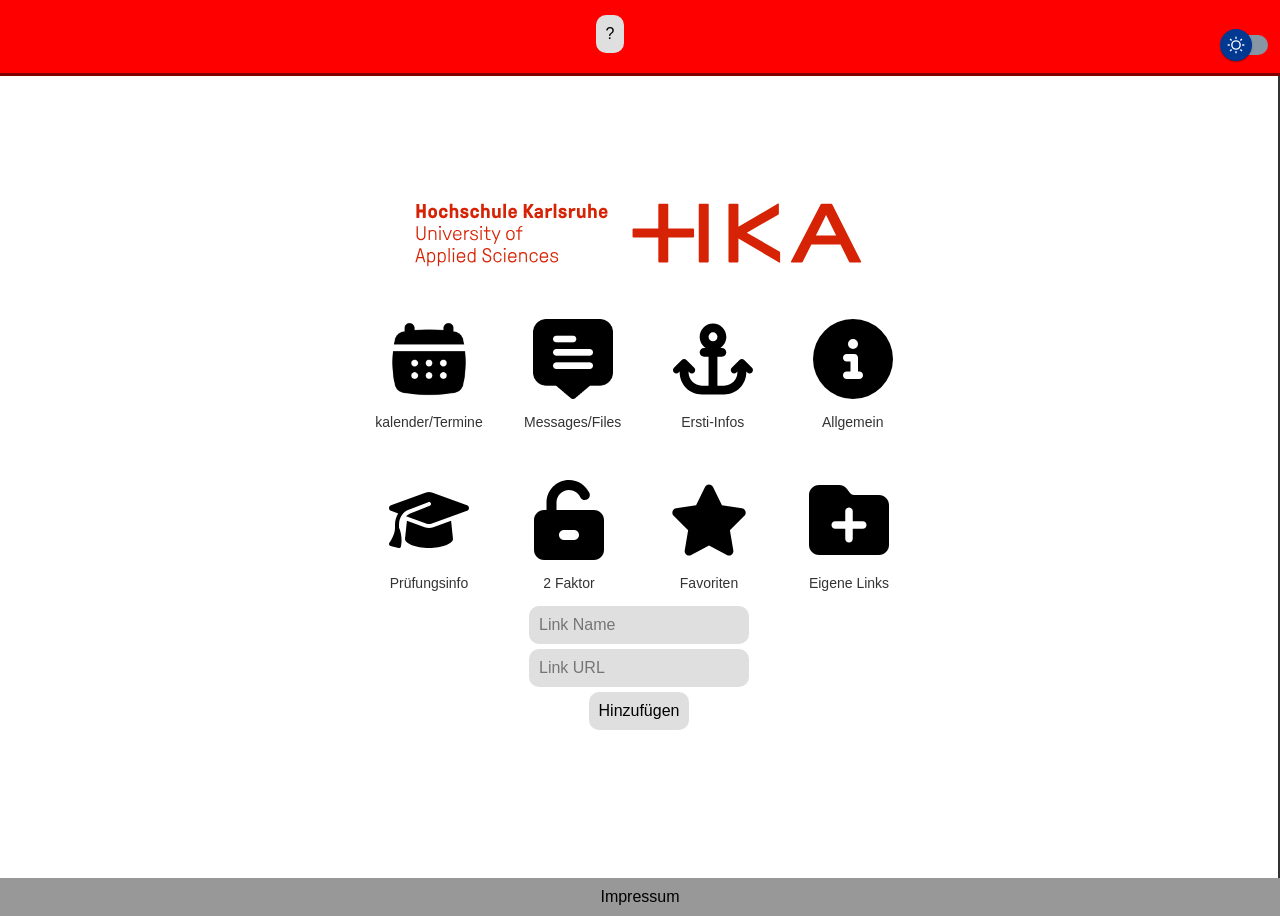
==== commit 28ed272a: "Hilfeseite + Impressum" ====
--- a/index.html
+++ b/index.html
@@ -12,7 +12,7 @@
 
             </div>
             <div class="middle">
-
+                <button class="btn-guide" onclick="openPopup('popup_guide')">?</button>
             </div>
             <div class="right">
                 <div class="darkmode">
@@ -38,7 +38,7 @@
                         Ihr Browser unterstützt keine Videos.
                     </video> -->
                     <!-- Das ursprüngliche Logo wird nach dem Video sichtbar -->
-                    <img id="logoImage" src="assets/Hochschule-Karlsruhe-Emblem-700x394.png" alt="Logo" class="logo fade-in" onclick="window.open('https://www.h-ka.de/')">
+                    <img id="logoImage" src="assets/hka-logo.svg" alt="Logo" class="logo fade-in" onclick="window.open('https://www.h-ka.de/')">
                     <!-- <script>
                         // Wenn das Video zu Ende ist, das Bild anzeigen
                         document.getElementById("logoVideo").addEventListener("ended", () => {
@@ -254,6 +254,55 @@
                         <!-- Add more link images as needed-->
                     </div>
                  </div>
+
+                 <div id="popup_guide" class="popup">
+                    <div class="popup-content">
+                        <span class="close-button" onclick="closePopup('popup_guide')">&times;</span>
+                        <div class="link-wrapper">
+                            <div class="intro-text" style="padding: 20px; max-width: 900px; margin: auto;">
+                                <h2 style="text-align: center;">Willkommen auf dem HKA Hub!</h2>
+                                <p style="text-align: center;">
+                                    Schön, dass du hier bist! Du befindest dich auf der zentralen Linksammlung der Hochschule Karlsruhe – 
+                                    ein praktisches Tool für <strong>Studierende</strong>, <strong>Mitarbeitende</strong> und <strong>Professor:innen</strong>.
+                                </p>
+                                <br>
+
+                                <h3>🔗 Zentrale Linksammlung</h3>
+                                <p>
+                                    Die Startseite bietet dir schnellen Zugriff auf wichtige Webseiten der Hochschule: 
+                                    Stundenpläne, Prüfungsanmeldung, ILIAS, Mensa-Angebote und vieles mehr – alles übersichtlich in Kategorien organisiert.
+                                </p>
+                                <br>
+                            
+                                <h3>⭐ Favoriten speichern</h3>
+                                <p>
+                                    Mit einem Klick auf „Favorisieren“ kannst du häufig genutzte Links in deinem persönlichen Favoritenbereich speichern. 
+                                    Diese Auswahl bleibt sogar nach dem Schließen der Seite erhalten – dank automatischer Speicherung im Browser.
+                                </p>
+                                <br>
+
+                                <h3>➕ Eigene Links hinzufügen</h3>
+                                <p>
+                                    Du willst deine eigenen Webseiten, Tools oder Ressourcen integrieren? Kein Problem! 
+                                    Über das Eingabefeld unten kannst du individuelle Links samt Namen hinzufügen und später auch wieder entfernen.
+                                </p>
+                                <br>
+                            
+                                <h3>🌙 Dark Mode</h3>
+                                <p>
+                                    Für ein angenehmes Nutzungserlebnis bei Nacht oder in dunkler Umgebung steht dir ein Dark Mode zur Verfügung. 
+                                    Dieser lässt sich ganz einfach über den Schieberegler oben rechts aktivieren.
+                                </p>
+                            
+                                <p style="margin-top: 20px; text-align: center;">Viel Spaß beim Ausprobieren und ein erfolgreiches Semester! 🎓</p>
+                            </div>
+                            <!-- <img src="assets/books.svg" alt="Link1" class="link-image" onclick="window.open('https://raumzeit.hka-iwi.de/timetables')">
+                            <p class="link-label">Stundenplan</p> -->
+                        </div>
+                        <!-- Add more link images as needed-->
+                    </div>
+                 </div>
+
                  <!-- Popup für "eigene Links" -->
                  <div id="popup8" class="popup">
                     <div class="popup-content">
@@ -296,17 +345,17 @@
 
         </div>
             
-            <!-- <div class="footer">
+            <div class="footer">
                <div class="left">
    
                </div>
                <div class="middle">
-                   Impressum
+                   <a href="impressum.html" style="color: inherit; text-decoration: none;">Impressum</a>
                </div>
                <div class="right">
                    
                </div>
-            </div> -->
+            </div>
         <script src="script.js"></script>
     </body>
 </html>
--- a/style.css
+++ b/style.css
@@ -74,8 +74,8 @@
     --circle-bg: rgb(0, 56, 146);
     /* --circle-bg: rgb(124, 0, 196); */
     --circle-inset: calc((var(--circle-diameter) - var(--switch-height)) / 2);
-    margin-right: 30px;
-    padding-right: 30px;
+    margin: 30px;
+    padding: 30px;
   }
   
   .ui-switch input {
@@ -151,7 +151,7 @@
     height: 0;
   }
 /* ---------------------------------------------------------------------------------- */
-/* .footer{
+.footer{
     width: 100%;
     background-color: rgb(152, 152, 152);
     display: flex;
@@ -161,7 +161,7 @@
     bottom: 0;
     padding: 10px;
     animation: fadeIn 0.5s;
-} */
+}
 
 .login_Button{
     border: none;
@@ -211,6 +211,7 @@
 }
 
 .logo_class{
+    margin-top: 100px;
     display: flex;
     justify-content: center;
     align-items: center;
@@ -282,7 +283,7 @@
     /* background-color: #ffa726; */
 }
 
-.link-name, .link-url, .btn-add-link{
+.link-name, .link-url, .btn-add-link, .btn-guide{
     font-size: 16px;
     padding: 10px;
     border: none;
@@ -290,10 +291,13 @@
     margin-bottom: 5px;
     background-color: rgb(223, 223, 223);
 }
-.btn-add-link{
+.btn-add-link, .btn-guide{
     transition: transform 0.5s;
 }
 .btn-add-link:hover{
+    transform: scale(1.1);
+}
+.btn-guide:hover{
     transform: scale(1.1);
 }
 
@@ -505,8 +509,19 @@
 .favorite-btn.disabled:hover {
     background-color: #d3d3d3; /* Keine Änderung bei Hover */
 }
+
 /* ------------------------------------------------------------------------------------------------ */
 /* Container für "Eigene Links" */
+#own-links-container {
+    display: flex;
+    flex-direction: row;
+    flex-wrap: wrap;
+    /* gap: 40px; */
+    justify-content: center;
+    align-items: center;
+    padding: 15px;
+}
+
 #own-links-container .link-wrapper {
     display: flex;
     align-items: center;
@@ -525,6 +540,7 @@
 #own-links-container .link-wrapper .link-label {
     flex-grow: 1;
     font-size: 16px;
+    /* background-color: #45a049; */
 }
 
 #own-links-container .link-wrapper .remove-btn {
